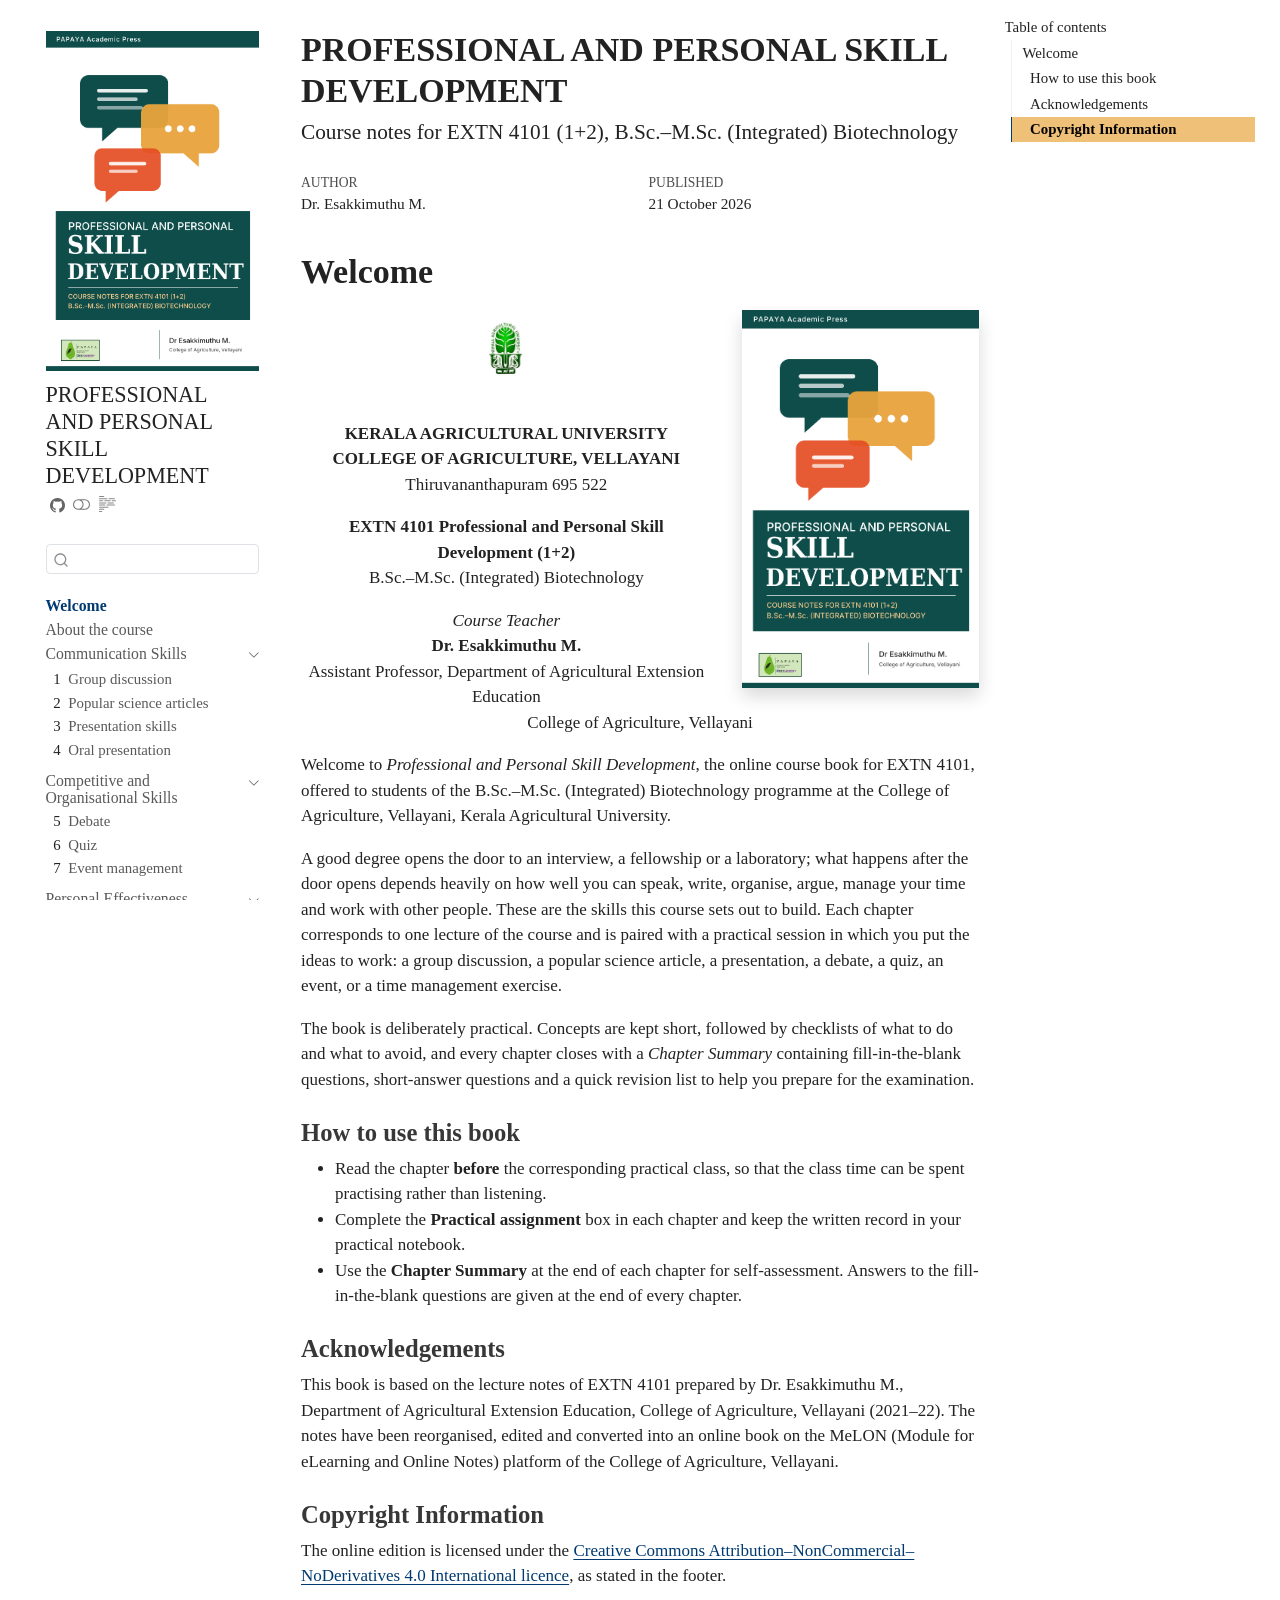
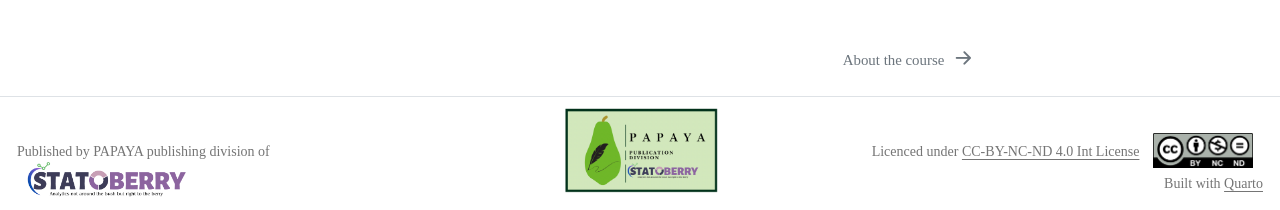
==== docs/index.html @ 4ef64e7d "EXTN 4101 course book: initial Quarto conversion of lecture notes Co-Authored-By: Claude Opus 5.5 <n" ====
<!DOCTYPE html>
<html xmlns="http://www.w3.org/1999/xhtml" lang="en" xml:lang="en"><head>

<meta charset="utf-8">
<meta name="generator" content="quarto-1.7.32">

<meta name="viewport" content="width=device-width, initial-scale=1.0, user-scalable=yes">

<meta name="author" content="Dr.&nbsp;Esakkimuthu M.">
<meta name="dcterms.date" content="2026-10-21">

<title>PROFESSIONAL AND PERSONAL SKILL DEVELOPMENT</title>
<style>
code{white-space: pre-wrap;}
span.smallcaps{font-variant: small-caps;}
div.columns{display: flex; gap: min(4vw, 1.5em);}
div.column{flex: auto; overflow-x: auto;}
div.hanging-indent{margin-left: 1.5em; text-indent: -1.5em;}
ul.task-list{list-style: none;}
ul.task-list li input[type="checkbox"] {
  width: 0.8em;
  margin: 0 0.8em 0.2em -1em; /* quarto-specific, see https://github.com/quarto-dev/quarto-cli/issues/4556 */ 
  vertical-align: middle;
}
</style>


<script src="site_libs/quarto-nav/quarto-nav.js"></script>
<script src="site_libs/quarto-nav/headroom.min.js"></script>
<script src="site_libs/clipboard/clipboard.min.js"></script>
<script src="site_libs/quarto-search/autocomplete.umd.js"></script>
<script src="site_libs/quarto-search/fuse.min.js"></script>
<script src="site_libs/quarto-search/quarto-search.js"></script>
<meta name="quarto:offset" content="./">
<link href="./preface.html" rel="next">
<link href="./images/cover.png" rel="icon" type="image/png">
<script src="site_libs/quarto-html/quarto.js" type="module"></script>
<script src="site_libs/quarto-html/tabsets/tabsets.js" type="module"></script>
<script src="site_libs/quarto-html/popper.min.js"></script>
<script src="site_libs/quarto-html/tippy.umd.min.js"></script>
<script src="site_libs/quarto-html/anchor.min.js"></script>
<link href="site_libs/quarto-html/tippy.css" rel="stylesheet">
<link href="site_libs/quarto-html/quarto-syntax-highlighting-37eea08aefeeee20ff55810ff984fec1.css" rel="stylesheet" class="quarto-color-scheme" id="quarto-text-highlighting-styles">
<link href="site_libs/quarto-html/quarto-syntax-highlighting-dark-2fef5ea3f8957b3e4ecc936fc74692ca.css" rel="stylesheet" class="quarto-color-scheme quarto-color-alternate" id="quarto-text-highlighting-styles">
<link href="site_libs/quarto-html/quarto-syntax-highlighting-37eea08aefeeee20ff55810ff984fec1.css" rel="stylesheet" class="quarto-color-scheme-extra" id="quarto-text-highlighting-styles">
<script src="site_libs/bootstrap/bootstrap.min.js"></script>
<link href="site_libs/bootstrap/bootstrap-icons.css" rel="stylesheet">
<link href="site_libs/bootstrap/bootstrap-cb0d5af2a838cd19040b4c044133203b.min.css" rel="stylesheet" append-hash="true" class="quarto-color-scheme" id="quarto-bootstrap" data-mode="light">
<link href="site_libs/bootstrap/bootstrap-dark-4c9ee8c67426dfd466dc9f1043465b7a.min.css" rel="stylesheet" append-hash="true" class="quarto-color-scheme quarto-color-alternate" id="quarto-bootstrap" data-mode="dark">
<link href="site_libs/bootstrap/bootstrap-cb0d5af2a838cd19040b4c044133203b.min.css" rel="stylesheet" append-hash="true" class="quarto-color-scheme-extra" id="quarto-bootstrap" data-mode="light">
<script id="quarto-search-options" type="application/json">{
  "location": "sidebar",
  "copy-button": false,
  "collapse-after": 3,
  "panel-placement": "start",
  "type": "textbox",
  "limit": 50,
  "keyboard-shortcut": [
    "f",
    "/",
    "s"
  ],
  "show-item-context": false,
  "language": {
    "search-no-results-text": "No results",
    "search-matching-documents-text": "matching documents",
    "search-copy-link-title": "Copy link to search",
    "search-hide-matches-text": "Hide additional matches",
    "search-more-match-text": "more match in this document",
    "search-more-matches-text": "more matches in this document",
    "search-clear-button-title": "Clear",
    "search-text-placeholder": "",
    "search-detached-cancel-button-title": "Cancel",
    "search-submit-button-title": "Submit",
    "search-label": "Search"
  }
}</script>
<style>
/* Natural column widths for short data tables; retain local mobile scrolling. */
main table.compact-data-table {
  width: auto;
  min-width: 0;
  max-width: 100%;
  margin-inline: auto;
  table-layout: auto;
}
main table.compact-data-table th,
main table.compact-data-table td {
  padding: 0.4em 1em;
  vertical-align: middle;
  overflow-wrap: normal;
  word-break: normal;
}
</style>
<script>
// kable HTML cells retain $...$ delimiters; Pandoc's normal prose uses \(...\).
// Support both without changing the table data, markup, or print rendering.
window.MathJax = {
  tex: {
    inlineMath: { "[+]": [["$", "$"]] },
    processEscapes: true
  }
};
</script>


<meta property="og:title" content="PROFESSIONAL AND PERSONAL SKILL DEVELOPMENT">
<meta property="og:description" content="Course notes for EXTN 4101 (1+2), B.Sc.–M.Sc. (Integrated) Biotechnology">
<meta property="og:image" content="https://kaumelon.github.io/extn4101/images/cover.png">
<meta property="og:site_name" content="PROFESSIONAL AND PERSONAL SKILL DEVELOPMENT">
<meta property="og:image:alt" content="Professional and Personal Skill Development">
<meta property="og:image:height" content="2000">
<meta property="og:image:width" content="1254">
<meta name="twitter:title" content="PROFESSIONAL AND PERSONAL SKILL DEVELOPMENT">
<meta name="twitter:description" content="Course notes for EXTN 4101 (1+2), B.Sc.–M.Sc. (Integrated) Biotechnology">
<meta name="twitter:image" content="https://kaumelon.github.io/extn4101/images/cover.png">
<meta name="twitter:image:alt" content="Professional and Personal Skill Development">
<meta name="twitter:card" content="summary_large_image">
<meta name="twitter:image-height" content="2000">
<meta name="twitter:image-width" content="1254">
</head>

<body class="nav-sidebar floating quarto-light"><script id="quarto-html-before-body" type="application/javascript">
    const toggleBodyColorMode = (bsSheetEl) => {
      const mode = bsSheetEl.getAttribute("data-mode");
      const bodyEl = window.document.querySelector("body");
      if (mode === "dark") {
        bodyEl.classList.add("quarto-dark");
        bodyEl.classList.remove("quarto-light");
      } else {
        bodyEl.classList.add("quarto-light");
        bodyEl.classList.remove("quarto-dark");
      }
    }
    const toggleBodyColorPrimary = () => {
      const bsSheetEl = window.document.querySelector("link#quarto-bootstrap:not([rel=disabled-stylesheet])");
      if (bsSheetEl) {
        toggleBodyColorMode(bsSheetEl);
      }
    }
    const setColorSchemeToggle = (alternate) => {
      const toggles = window.document.querySelectorAll('.quarto-color-scheme-toggle');
      for (let i=0; i < toggles.length; i++) {
        const toggle = toggles[i];
        if (toggle) {
          if (alternate) {
            toggle.classList.add("alternate");
          } else {
            toggle.classList.remove("alternate");
          }
        }
      }
    };
    const toggleColorMode = (alternate) => {
      // Switch the stylesheets
      const primaryStylesheets = window.document.querySelectorAll('link.quarto-color-scheme:not(.quarto-color-alternate)');
      const alternateStylesheets = window.document.querySelectorAll('link.quarto-color-scheme.quarto-color-alternate');
      manageTransitions('#quarto-margin-sidebar .nav-link', false);
      if (alternate) {
        // note: dark is layered on light, we don't disable primary!
        enableStylesheet(alternateStylesheets);
        for (const sheetNode of alternateStylesheets) {
          if (sheetNode.id === "quarto-bootstrap") {
            toggleBodyColorMode(sheetNode);
          }
        }
      } else {
        disableStylesheet(alternateStylesheets);
        enableStylesheet(primaryStylesheets)
        toggleBodyColorPrimary();
      }
      manageTransitions('#quarto-margin-sidebar .nav-link', true);
      // Switch the toggles
      setColorSchemeToggle(alternate)
      // Hack to workaround the fact that safari doesn't
      // properly recolor the scrollbar when toggling (#1455)
      if (navigator.userAgent.indexOf('Safari') > 0 && navigator.userAgent.indexOf('Chrome') == -1) {
        manageTransitions("body", false);
        window.scrollTo(0, 1);
        setTimeout(() => {
          window.scrollTo(0, 0);
          manageTransitions("body", true);
        }, 40);
      }
    }
    const disableStylesheet = (stylesheets) => {
      for (let i=0; i < stylesheets.length; i++) {
        const stylesheet = stylesheets[i];
        stylesheet.rel = 'disabled-stylesheet';
      }
    }
    const enableStylesheet = (stylesheets) => {
      for (let i=0; i < stylesheets.length; i++) {
        const stylesheet = stylesheets[i];
        if(stylesheet.rel !== 'stylesheet') { // for Chrome, which will still FOUC without this check
          stylesheet.rel = 'stylesheet';
        }
      }
    }
    const manageTransitions = (selector, allowTransitions) => {
      const els = window.document.querySelectorAll(selector);
      for (let i=0; i < els.length; i++) {
        const el = els[i];
        if (allowTransitions) {
          el.classList.remove('notransition');
        } else {
          el.classList.add('notransition');
        }
      }
    }
    const isFileUrl = () => {
      return window.location.protocol === 'file:';
    }
    const hasAlternateSentinel = () => {
      let styleSentinel = getColorSchemeSentinel();
      if (styleSentinel !== null) {
        return styleSentinel === "alternate";
      } else {
        return false;
      }
    }
    const setStyleSentinel = (alternate) => {
      const value = alternate ? "alternate" : "default";
      if (!isFileUrl()) {
        window.localStorage.setItem("quarto-color-scheme", value);
      } else {
        localAlternateSentinel = value;
      }
    }
    const getColorSchemeSentinel = () => {
      if (!isFileUrl()) {
        const storageValue = window.localStorage.getItem("quarto-color-scheme");
        return storageValue != null ? storageValue : localAlternateSentinel;
      } else {
        return localAlternateSentinel;
      }
    }
    const toggleGiscusIfUsed = (isAlternate, darkModeDefault) => {
      const baseTheme = document.querySelector('#giscus-base-theme')?.value ?? 'light';
      const alternateTheme = document.querySelector('#giscus-alt-theme')?.value ?? 'dark';
      let newTheme = '';
      if(authorPrefersDark) {
        newTheme = isAlternate ? baseTheme : alternateTheme;
      } else {
        newTheme = isAlternate ? alternateTheme : baseTheme;
      }
      const changeGiscusTheme = () => {
        // From: https://github.com/giscus/giscus/issues/336
        const sendMessage = (message) => {
          const iframe = document.querySelector('iframe.giscus-frame');
          if (!iframe) return;
          iframe.contentWindow.postMessage({ giscus: message }, 'https://giscus.app');
        }
        sendMessage({
          setConfig: {
            theme: newTheme
          }
        });
      }
      const isGiscussLoaded = window.document.querySelector('iframe.giscus-frame') !== null;
      if (isGiscussLoaded) {
        changeGiscusTheme();
      }
    };
    const authorPrefersDark = false;
    const darkModeDefault = authorPrefersDark;
      document.querySelector('link#quarto-text-highlighting-styles.quarto-color-scheme-extra').rel = 'disabled-stylesheet';
      document.querySelector('link#quarto-bootstrap.quarto-color-scheme-extra').rel = 'disabled-stylesheet';
    let localAlternateSentinel = darkModeDefault ? 'alternate' : 'default';
    // Dark / light mode switch
    window.quartoToggleColorScheme = () => {
      // Read the current dark / light value
      let toAlternate = !hasAlternateSentinel();
      toggleColorMode(toAlternate);
      setStyleSentinel(toAlternate);
      toggleGiscusIfUsed(toAlternate, darkModeDefault);
      window.dispatchEvent(new Event('resize'));
    };
    // Switch to dark mode if need be
    if (hasAlternateSentinel()) {
      toggleColorMode(true);
    } else {
      toggleColorMode(false);
    }
  </script>

<div id="quarto-search-results"></div>
  <header id="quarto-header" class="headroom fixed-top">
  <nav class="quarto-secondary-nav">
    <div class="container-fluid d-flex">
      <button type="button" class="quarto-btn-toggle btn" data-bs-toggle="collapse" role="button" data-bs-target=".quarto-sidebar-collapse-item" aria-controls="quarto-sidebar" aria-expanded="false" aria-label="Toggle sidebar navigation" onclick="if (window.quartoToggleHeadroom) { window.quartoToggleHeadroom(); }">
        <i class="bi bi-layout-text-sidebar-reverse"></i>
      </button>
        <nav class="quarto-page-breadcrumbs" aria-label="breadcrumb"><ol class="breadcrumb"><li class="breadcrumb-item"><a href="./index.html">Welcome</a></li></ol></nav>
        <a class="flex-grow-1" role="navigation" data-bs-toggle="collapse" data-bs-target=".quarto-sidebar-collapse-item" aria-controls="quarto-sidebar" aria-expanded="false" aria-label="Toggle sidebar navigation" onclick="if (window.quartoToggleHeadroom) { window.quartoToggleHeadroom(); }">      
        </a>
      <button type="button" class="btn quarto-search-button" aria-label="Search" onclick="window.quartoOpenSearch();">
        <i class="bi bi-search"></i>
      </button>
    </div>
  </nav>
</header>
<!-- content -->
<div id="quarto-content" class="quarto-container page-columns page-rows-contents page-layout-article">
<!-- sidebar -->
  <nav id="quarto-sidebar" class="sidebar collapse collapse-horizontal quarto-sidebar-collapse-item sidebar-navigation floating overflow-auto">
    <div class="pt-lg-2 mt-2 text-left sidebar-header sidebar-header-stacked">
      <a href="./index.html" class="sidebar-logo-link">
      <img src="./images/cover.png" alt="" class="sidebar-logo py-0 d-lg-inline d-none">
      </a>
    <div class="sidebar-title mb-0 py-0">
      <a href="./">PROFESSIONAL AND PERSONAL SKILL DEVELOPMENT</a> 
        <div class="sidebar-tools-main tools-wide">
    <a href="https://github.com/KAUMELON/extn4101" title="Source Code" class="quarto-navigation-tool px-1" aria-label="Source Code"><i class="bi bi-github"></i></a>
  <a href="" class="quarto-color-scheme-toggle quarto-navigation-tool  px-1" onclick="window.quartoToggleColorScheme(); return false;" title="Toggle dark mode"><i class="bi"></i></a>
  <a href="" class="quarto-reader-toggle quarto-navigation-tool px-1" onclick="window.quartoToggleReader(); return false;" title="Toggle reader mode">
  <div class="quarto-reader-toggle-btn">
  <i class="bi"></i>
  </div>
</a>
</div>
    </div>
      </div>
        <div class="mt-2 flex-shrink-0 align-items-center">
        <div class="sidebar-search">
        <div id="quarto-search" class="" title="Search"></div>
        </div>
        </div>
    <div class="sidebar-menu-container"> 
    <ul class="list-unstyled mt-1">
        <li class="sidebar-item">
  <div class="sidebar-item-container"> 
  <a href="./index.html" class="sidebar-item-text sidebar-link active">
 <span class="menu-text">Welcome</span></a>
  </div>
</li>
        <li class="sidebar-item">
  <div class="sidebar-item-container"> 
  <a href="./preface.html" class="sidebar-item-text sidebar-link">
 <span class="menu-text">About the course</span></a>
  </div>
</li>
        <li class="sidebar-item sidebar-item-section">
      <div class="sidebar-item-container"> 
            <a class="sidebar-item-text sidebar-link text-start" data-bs-toggle="collapse" data-bs-target="#quarto-sidebar-section-1" role="navigation" aria-expanded="true">
 <span class="menu-text">Communication Skills</span></a>
          <a class="sidebar-item-toggle text-start" data-bs-toggle="collapse" data-bs-target="#quarto-sidebar-section-1" role="navigation" aria-expanded="true" aria-label="Toggle section">
            <i class="bi bi-chevron-right ms-2"></i>
          </a> 
      </div>
      <ul id="quarto-sidebar-section-1" class="collapse list-unstyled sidebar-section depth1 show">  
          <li class="sidebar-item">
  <div class="sidebar-item-container"> 
  <a href="./groupDiscussion.html" class="sidebar-item-text sidebar-link">
 <span class="menu-text"><span class="chapter-number">1</span>&nbsp; <span class="chapter-title">Group discussion</span></span></a>
  </div>
</li>
          <li class="sidebar-item">
  <div class="sidebar-item-container"> 
  <a href="./popularScience.html" class="sidebar-item-text sidebar-link">
 <span class="menu-text"><span class="chapter-number">2</span>&nbsp; <span class="chapter-title">Popular science articles</span></span></a>
  </div>
</li>
          <li class="sidebar-item">
  <div class="sidebar-item-container"> 
  <a href="./presentationSkills.html" class="sidebar-item-text sidebar-link">
 <span class="menu-text"><span class="chapter-number">3</span>&nbsp; <span class="chapter-title">Presentation skills</span></span></a>
  </div>
</li>
          <li class="sidebar-item">
  <div class="sidebar-item-container"> 
  <a href="./oralPresentation.html" class="sidebar-item-text sidebar-link">
 <span class="menu-text"><span class="chapter-number">4</span>&nbsp; <span class="chapter-title">Oral presentation</span></span></a>
  </div>
</li>
      </ul>
  </li>
        <li class="sidebar-item sidebar-item-section">
      <div class="sidebar-item-container"> 
            <a class="sidebar-item-text sidebar-link text-start" data-bs-toggle="collapse" data-bs-target="#quarto-sidebar-section-2" role="navigation" aria-expanded="true">
 <span class="menu-text">Competitive and Organisational Skills</span></a>
          <a class="sidebar-item-toggle text-start" data-bs-toggle="collapse" data-bs-target="#quarto-sidebar-section-2" role="navigation" aria-expanded="true" aria-label="Toggle section">
            <i class="bi bi-chevron-right ms-2"></i>
          </a> 
      </div>
      <ul id="quarto-sidebar-section-2" class="collapse list-unstyled sidebar-section depth1 show">  
          <li class="sidebar-item">
  <div class="sidebar-item-container"> 
  <a href="./debate.html" class="sidebar-item-text sidebar-link">
 <span class="menu-text"><span class="chapter-number">5</span>&nbsp; <span class="chapter-title">Debate</span></span></a>
  </div>
</li>
          <li class="sidebar-item">
  <div class="sidebar-item-container"> 
  <a href="./quiz.html" class="sidebar-item-text sidebar-link">
 <span class="menu-text"><span class="chapter-number">6</span>&nbsp; <span class="chapter-title">Quiz</span></span></a>
  </div>
</li>
          <li class="sidebar-item">
  <div class="sidebar-item-container"> 
  <a href="./eventManagement.html" class="sidebar-item-text sidebar-link">
 <span class="menu-text"><span class="chapter-number">7</span>&nbsp; <span class="chapter-title">Event management</span></span></a>
  </div>
</li>
      </ul>
  </li>
        <li class="sidebar-item sidebar-item-section">
      <div class="sidebar-item-container"> 
            <a class="sidebar-item-text sidebar-link text-start" data-bs-toggle="collapse" data-bs-target="#quarto-sidebar-section-3" role="navigation" aria-expanded="true">
 <span class="menu-text">Personal Effectiveness</span></a>
          <a class="sidebar-item-toggle text-start" data-bs-toggle="collapse" data-bs-target="#quarto-sidebar-section-3" role="navigation" aria-expanded="true" aria-label="Toggle section">
            <i class="bi bi-chevron-right ms-2"></i>
          </a> 
      </div>
      <ul id="quarto-sidebar-section-3" class="collapse list-unstyled sidebar-section depth1 show">  
          <li class="sidebar-item">
  <div class="sidebar-item-container"> 
  <a href="./timeManagement.html" class="sidebar-item-text sidebar-link">
 <span class="menu-text"><span class="chapter-number">8</span>&nbsp; <span class="chapter-title">Time management</span></span></a>
  </div>
</li>
          <li class="sidebar-item">
  <div class="sidebar-item-container"> 
  <a href="./leadershipMotivation.html" class="sidebar-item-text sidebar-link">
 <span class="menu-text"><span class="chapter-number">9</span>&nbsp; <span class="chapter-title">Leadership and motivation</span></span></a>
  </div>
</li>
      </ul>
  </li>
        <li class="sidebar-item sidebar-item-section">
      <div class="sidebar-item-container"> 
            <a class="sidebar-item-text sidebar-link text-start" data-bs-toggle="collapse" data-bs-target="#quarto-sidebar-section-4" role="navigation" aria-expanded="true">
 <span class="menu-text">Appendices</span></a>
          <a class="sidebar-item-toggle text-start" data-bs-toggle="collapse" data-bs-target="#quarto-sidebar-section-4" role="navigation" aria-expanded="true" aria-label="Toggle section">
            <i class="bi bi-chevron-right ms-2"></i>
          </a> 
      </div>
      <ul id="quarto-sidebar-section-4" class="collapse list-unstyled sidebar-section depth1 show">  
          <li class="sidebar-item">
  <div class="sidebar-item-container"> 
  <a href="./references.html" class="sidebar-item-text sidebar-link">
 <span class="menu-text">References</span></a>
  </div>
</li>
      </ul>
  </li>
    </ul>
    </div>
</nav>
<div id="quarto-sidebar-glass" class="quarto-sidebar-collapse-item" data-bs-toggle="collapse" data-bs-target=".quarto-sidebar-collapse-item"></div>
<!-- margin-sidebar -->
    <div id="quarto-margin-sidebar" class="sidebar margin-sidebar">
        <nav id="TOC" role="doc-toc" class="toc-active">
    <h2 id="toc-title">Table of contents</h2>
   
  <ul>
  <li><a href="#welcome" id="toc-welcome" class="nav-link active" data-scroll-target="#welcome">Welcome</a>
  <ul class="collapse">
  <li><a href="#how-to-use-this-book" id="toc-how-to-use-this-book" class="nav-link" data-scroll-target="#how-to-use-this-book">How to use this book</a></li>
  <li><a href="#acknowledgements" id="toc-acknowledgements" class="nav-link" data-scroll-target="#acknowledgements">Acknowledgements</a></li>
  <li><a href="#copyright-information" id="toc-copyright-information" class="nav-link" data-scroll-target="#copyright-information">Copyright Information</a></li>
  </ul></li>
  </ul>
</nav>
    </div>
<!-- main -->
<main class="content" id="quarto-document-content">


<header id="title-block-header" class="quarto-title-block default">
<div class="quarto-title">
<h1 class="title">PROFESSIONAL AND PERSONAL SKILL DEVELOPMENT</h1>
<p class="subtitle lead">Course notes for EXTN 4101 (1+2), B.Sc.–M.Sc. (Integrated) Biotechnology</p>
</div>



<div class="quarto-title-meta">

    <div>
    <div class="quarto-title-meta-heading">Author</div>
    <div class="quarto-title-meta-contents">
             <p>Dr.&nbsp;Esakkimuthu M. </p>
          </div>
  </div>
    
    <div>
    <div class="quarto-title-meta-heading">Published</div>
    <div class="quarto-title-meta-contents">
      <p class="date">21 October 2026</p>
    </div>
  </div>
  
    
  </div>
  


</header>



<section id="welcome" class="level1 unnumbered">
<h1 class="unnumbered">Welcome</h1><p><img src="images/cover.png" title="PROFESSIONAL AND PERSONAL SKILL DEVELOPMENT" class="quarto-cover-image nolightbox img-fluid"></p>
<div class="quarto-figure quarto-figure-center">
<figure class="figure">
<p><img src="images/kaulogo.png" class="img-fluid quarto-figure quarto-figure-center figure-img" alt="Kerala Agricultural University logo" width="110"></p>
</figure>
</div>
<div style="text-align:center">
<p><strong>KERALA AGRICULTURAL UNIVERSITY</strong><br>
<strong>COLLEGE OF AGRICULTURE, VELLAYANI</strong><br>
Thiruvananthapuram 695 522</p>
<p><strong>EXTN 4101 Professional and Personal Skill Development (1+2)</strong><br>
B.Sc.–M.Sc. (Integrated) Biotechnology</p>
<p><em>Course Teacher</em><br>
<strong>Dr.&nbsp;Esakkimuthu M.</strong><br>
Assistant Professor, Department of Agricultural Extension Education<br>
College of Agriculture, Vellayani</p>
</div>
<p>Welcome to <em>Professional and Personal Skill Development</em>, the online course book for EXTN 4101, offered to students of the B.Sc.–M.Sc. (Integrated) Biotechnology programme at the College of Agriculture, Vellayani, Kerala Agricultural University.</p>
<p>A good degree opens the door to an interview, a fellowship or a laboratory; what happens after the door opens depends heavily on how well you can speak, write, organise, argue, manage your time and work with other people. These are the skills this course sets out to build. Each chapter corresponds to one lecture of the course and is paired with a practical session in which you put the ideas to work: a group discussion, a popular science article, a presentation, a debate, a quiz, an event, or a time management exercise.</p>
<p>The book is deliberately practical. Concepts are kept short, followed by checklists of what to do and what to avoid, and every chapter closes with a <em>Chapter Summary</em> containing fill-in-the-blank questions, short-answer questions and a quick revision list to help you prepare for the examination.</p>
<section id="how-to-use-this-book" class="level3 unnumbered">
<h3 class="unnumbered anchored" data-anchor-id="how-to-use-this-book">How to use this book</h3>
<ul>
<li>Read the chapter <strong>before</strong> the corresponding practical class, so that the class time can be spent practising rather than listening.</li>
<li>Complete the <strong>Practical assignment</strong> box in each chapter and keep the written record in your practical notebook.</li>
<li>Use the <strong>Chapter Summary</strong> at the end of each chapter for self-assessment. Answers to the fill-in-the-blank questions are given at the end of every chapter.</li>
</ul>
</section>
<section id="acknowledgements" class="level3 unnumbered">
<h3 class="unnumbered anchored" data-anchor-id="acknowledgements">Acknowledgements</h3>
<p>This book is based on the lecture notes of EXTN 4101 prepared by Dr.&nbsp;Esakkimuthu M., Department of Agricultural Extension Education, College of Agriculture, Vellayani (2021–22). The notes have been reorganised, edited and converted into an online book on the MeLON (Module for eLearning and Online Notes) platform of the College of Agriculture, Vellayani.</p>
</section>
<section id="copyright-information" class="level3 unnumbered">
<h3 class="unnumbered anchored" data-anchor-id="copyright-information">Copyright Information</h3>
<p>The online edition is licensed under the <a href="https://creativecommons.org/licenses/by-nc-nd/4.0/">Creative Commons Attribution–NonCommercial–NoDerivatives 4.0 International licence</a>, as stated in the footer.</p>


</section>
</section>

</main> <!-- /main -->
<script id="quarto-html-after-body" type="application/javascript">
  window.document.addEventListener("DOMContentLoaded", function (event) {
    // Ensure there is a toggle, if there isn't float one in the top right
    if (window.document.querySelector('.quarto-color-scheme-toggle') === null) {
      const a = window.document.createElement('a');
      a.classList.add('top-right');
      a.classList.add('quarto-color-scheme-toggle');
      a.href = "";
      a.onclick = function() { try { window.quartoToggleColorScheme(); } catch {} return false; };
      const i = window.document.createElement("i");
      i.classList.add('bi');
      a.appendChild(i);
      window.document.body.appendChild(a);
    }
    setColorSchemeToggle(hasAlternateSentinel())
    const icon = "";
    const anchorJS = new window.AnchorJS();
    anchorJS.options = {
      placement: 'right',
      icon: icon
    };
    anchorJS.add('.anchored');
    const isCodeAnnotation = (el) => {
      for (const clz of el.classList) {
        if (clz.startsWith('code-annotation-')) {                     
          return true;
        }
      }
      return false;
    }
    const onCopySuccess = function(e) {
      // button target
      const button = e.trigger;
      // don't keep focus
      button.blur();
      // flash "checked"
      button.classList.add('code-copy-button-checked');
      var currentTitle = button.getAttribute("title");
      button.setAttribute("title", "Copied!");
      let tooltip;
      if (window.bootstrap) {
        button.setAttribute("data-bs-toggle", "tooltip");
        button.setAttribute("data-bs-placement", "left");
        button.setAttribute("data-bs-title", "Copied!");
        tooltip = new bootstrap.Tooltip(button, 
          { trigger: "manual", 
            customClass: "code-copy-button-tooltip",
            offset: [0, -8]});
        tooltip.show();    
      }
      setTimeout(function() {
        if (tooltip) {
          tooltip.hide();
          button.removeAttribute("data-bs-title");
          button.removeAttribute("data-bs-toggle");
          button.removeAttribute("data-bs-placement");
        }
        button.setAttribute("title", currentTitle);
        button.classList.remove('code-copy-button-checked');
      }, 1000);
      // clear code selection
      e.clearSelection();
    }
    const getTextToCopy = function(trigger) {
        const codeEl = trigger.previousElementSibling.cloneNode(true);
        for (const childEl of codeEl.children) {
          if (isCodeAnnotation(childEl)) {
            childEl.remove();
          }
        }
        return codeEl.innerText;
    }
    const clipboard = new window.ClipboardJS('.code-copy-button:not([data-in-quarto-modal])', {
      text: getTextToCopy
    });
    clipboard.on('success', onCopySuccess);
    if (window.document.getElementById('quarto-embedded-source-code-modal')) {
      const clipboardModal = new window.ClipboardJS('.code-copy-button[data-in-quarto-modal]', {
        text: getTextToCopy,
        container: window.document.getElementById('quarto-embedded-source-code-modal')
      });
      clipboardModal.on('success', onCopySuccess);
    }
      var localhostRegex = new RegExp(/^(?:http|https):\/\/localhost\:?[0-9]*\//);
      var mailtoRegex = new RegExp(/^mailto:/);
        var filterRegex = new RegExp("https:\/\/kaumelon\.github\.io\/extn4101\/");
      var isInternal = (href) => {
          return filterRegex.test(href) || localhostRegex.test(href) || mailtoRegex.test(href);
      }
      // Inspect non-navigation links and adorn them if external
     var links = window.document.querySelectorAll('a[href]:not(.nav-link):not(.navbar-brand):not(.toc-action):not(.sidebar-link):not(.sidebar-item-toggle):not(.pagination-link):not(.no-external):not([aria-hidden]):not(.dropdown-item):not(.quarto-navigation-tool):not(.about-link)');
      for (var i=0; i<links.length; i++) {
        const link = links[i];
        if (!isInternal(link.href)) {
          // undo the damage that might have been done by quarto-nav.js in the case of
          // links that we want to consider external
          if (link.dataset.originalHref !== undefined) {
            link.href = link.dataset.originalHref;
          }
        }
      }
    function tippyHover(el, contentFn, onTriggerFn, onUntriggerFn) {
      const config = {
        allowHTML: true,
        maxWidth: 500,
        delay: 100,
        arrow: false,
        appendTo: function(el) {
            return el.parentElement;
        },
        interactive: true,
        interactiveBorder: 10,
        theme: 'quarto',
        placement: 'bottom-start',
      };
      if (contentFn) {
        config.content = contentFn;
      }
      if (onTriggerFn) {
        config.onTrigger = onTriggerFn;
      }
      if (onUntriggerFn) {
        config.onUntrigger = onUntriggerFn;
      }
      window.tippy(el, config); 
    }
    const noterefs = window.document.querySelectorAll('a[role="doc-noteref"]');
    for (var i=0; i<noterefs.length; i++) {
      const ref = noterefs[i];
      tippyHover(ref, function() {
        // use id or data attribute instead here
        let href = ref.getAttribute('data-footnote-href') || ref.getAttribute('href');
        try { href = new URL(href).hash; } catch {}
        const id = href.replace(/^#\/?/, "");
        const note = window.document.getElementById(id);
        if (note) {
          return note.innerHTML;
        } else {
          return "";
        }
      });
    }
    const xrefs = window.document.querySelectorAll('a.quarto-xref');
    const processXRef = (id, note) => {
      // Strip column container classes
      const stripColumnClz = (el) => {
        el.classList.remove("page-full", "page-columns");
        if (el.children) {
          for (const child of el.children) {
            stripColumnClz(child);
          }
        }
      }
      stripColumnClz(note)
      if (id === null || id.startsWith('sec-')) {
        // Special case sections, only their first couple elements
        const container = document.createElement("div");
        if (note.children && note.children.length > 2) {
          container.appendChild(note.children[0].cloneNode(true));
          for (let i = 1; i < note.children.length; i++) {
            const child = note.children[i];
            if (child.tagName === "P" && child.innerText === "") {
              continue;
            } else {
              container.appendChild(child.cloneNode(true));
              break;
            }
          }
          if (window.Quarto?.typesetMath) {
            window.Quarto.typesetMath(container);
          }
          return container.innerHTML
        } else {
          if (window.Quarto?.typesetMath) {
            window.Quarto.typesetMath(note);
          }
          return note.innerHTML;
        }
      } else {
        // Remove any anchor links if they are present
        const anchorLink = note.querySelector('a.anchorjs-link');
        if (anchorLink) {
          anchorLink.remove();
        }
        if (window.Quarto?.typesetMath) {
          window.Quarto.typesetMath(note);
        }
        if (note.classList.contains("callout")) {
          return note.outerHTML;
        } else {
          return note.innerHTML;
        }
      }
    }
    for (var i=0; i<xrefs.length; i++) {
      const xref = xrefs[i];
      tippyHover(xref, undefined, function(instance) {
        instance.disable();
        let url = xref.getAttribute('href');
        let hash = undefined; 
        if (url.startsWith('#')) {
          hash = url;
        } else {
          try { hash = new URL(url).hash; } catch {}
        }
        if (hash) {
          const id = hash.replace(/^#\/?/, "");
          const note = window.document.getElementById(id);
          if (note !== null) {
            try {
              const html = processXRef(id, note.cloneNode(true));
              instance.setContent(html);
            } finally {
              instance.enable();
              instance.show();
            }
          } else {
            // See if we can fetch this
            fetch(url.split('#')[0])
            .then(res => res.text())
            .then(html => {
              const parser = new DOMParser();
              const htmlDoc = parser.parseFromString(html, "text/html");
              const note = htmlDoc.getElementById(id);
              if (note !== null) {
                const html = processXRef(id, note);
                instance.setContent(html);
              } 
            }).finally(() => {
              instance.enable();
              instance.show();
            });
          }
        } else {
          // See if we can fetch a full url (with no hash to target)
          // This is a special case and we should probably do some content thinning / targeting
          fetch(url)
          .then(res => res.text())
          .then(html => {
            const parser = new DOMParser();
            const htmlDoc = parser.parseFromString(html, "text/html");
            const note = htmlDoc.querySelector('main.content');
            if (note !== null) {
              // This should only happen for chapter cross references
              // (since there is no id in the URL)
              // remove the first header
              if (note.children.length > 0 && note.children[0].tagName === "HEADER") {
                note.children[0].remove();
              }
              const html = processXRef(null, note);
              instance.setContent(html);
            } 
          }).finally(() => {
            instance.enable();
            instance.show();
          });
        }
      }, function(instance) {
      });
    }
        let selectedAnnoteEl;
        const selectorForAnnotation = ( cell, annotation) => {
          let cellAttr = 'data-code-cell="' + cell + '"';
          let lineAttr = 'data-code-annotation="' +  annotation + '"';
          const selector = 'span[' + cellAttr + '][' + lineAttr + ']';
          return selector;
        }
        const selectCodeLines = (annoteEl) => {
          const doc = window.document;
          const targetCell = annoteEl.getAttribute("data-target-cell");
          const targetAnnotation = annoteEl.getAttribute("data-target-annotation");
          const annoteSpan = window.document.querySelector(selectorForAnnotation(targetCell, targetAnnotation));
          const lines = annoteSpan.getAttribute("data-code-lines").split(",");
          const lineIds = lines.map((line) => {
            return targetCell + "-" + line;
          })
          let top = null;
          let height = null;
          let parent = null;
          if (lineIds.length > 0) {
              //compute the position of the single el (top and bottom and make a div)
              const el = window.document.getElementById(lineIds[0]);
              top = el.offsetTop;
              height = el.offsetHeight;
              parent = el.parentElement.parentElement;
            if (lineIds.length > 1) {
              const lastEl = window.document.getElementById(lineIds[lineIds.length - 1]);
              const bottom = lastEl.offsetTop + lastEl.offsetHeight;
              height = bottom - top;
            }
            if (top !== null && height !== null && parent !== null) {
              // cook up a div (if necessary) and position it 
              let div = window.document.getElementById("code-annotation-line-highlight");
              if (div === null) {
                div = window.document.createElement("div");
                div.setAttribute("id", "code-annotation-line-highlight");
                div.style.position = 'absolute';
                parent.appendChild(div);
              }
              div.style.top = top - 2 + "px";
              div.style.height = height + 4 + "px";
              div.style.left = 0;
              let gutterDiv = window.document.getElementById("code-annotation-line-highlight-gutter");
              if (gutterDiv === null) {
                gutterDiv = window.document.createElement("div");
                gutterDiv.setAttribute("id", "code-annotation-line-highlight-gutter");
                gutterDiv.style.position = 'absolute';
                const codeCell = window.document.getElementById(targetCell);
                const gutter = codeCell.querySelector('.code-annotation-gutter');
                gutter.appendChild(gutterDiv);
              }
              gutterDiv.style.top = top - 2 + "px";
              gutterDiv.style.height = height + 4 + "px";
            }
            selectedAnnoteEl = annoteEl;
          }
        };
        const unselectCodeLines = () => {
          const elementsIds = ["code-annotation-line-highlight", "code-annotation-line-highlight-gutter"];
          elementsIds.forEach((elId) => {
            const div = window.document.getElementById(elId);
            if (div) {
              div.remove();
            }
          });
          selectedAnnoteEl = undefined;
        };
          // Handle positioning of the toggle
      window.addEventListener(
        "resize",
        throttle(() => {
          elRect = undefined;
          if (selectedAnnoteEl) {
            selectCodeLines(selectedAnnoteEl);
          }
        }, 10)
      );
      function throttle(fn, ms) {
      let throttle = false;
      let timer;
        return (...args) => {
          if(!throttle) { // first call gets through
              fn.apply(this, args);
              throttle = true;
          } else { // all the others get throttled
              if(timer) clearTimeout(timer); // cancel #2
              timer = setTimeout(() => {
                fn.apply(this, args);
                timer = throttle = false;
              }, ms);
          }
        };
      }
        // Attach click handler to the DT
        const annoteDls = window.document.querySelectorAll('dt[data-target-cell]');
        for (const annoteDlNode of annoteDls) {
          annoteDlNode.addEventListener('click', (event) => {
            const clickedEl = event.target;
            if (clickedEl !== selectedAnnoteEl) {
              unselectCodeLines();
              const activeEl = window.document.querySelector('dt[data-target-cell].code-annotation-active');
              if (activeEl) {
                activeEl.classList.remove('code-annotation-active');
              }
              selectCodeLines(clickedEl);
              clickedEl.classList.add('code-annotation-active');
            } else {
              // Unselect the line
              unselectCodeLines();
              clickedEl.classList.remove('code-annotation-active');
            }
          });
        }
    const findCites = (el) => {
      const parentEl = el.parentElement;
      if (parentEl) {
        const cites = parentEl.dataset.cites;
        if (cites) {
          return {
            el,
            cites: cites.split(' ')
          };
        } else {
          return findCites(el.parentElement)
        }
      } else {
        return undefined;
      }
    };
    var bibliorefs = window.document.querySelectorAll('a[role="doc-biblioref"]');
    for (var i=0; i<bibliorefs.length; i++) {
      const ref = bibliorefs[i];
      const citeInfo = findCites(ref);
      if (citeInfo) {
        tippyHover(citeInfo.el, function() {
          var popup = window.document.createElement('div');
          citeInfo.cites.forEach(function(cite) {
            var citeDiv = window.document.createElement('div');
            citeDiv.classList.add('hanging-indent');
            citeDiv.classList.add('csl-entry');
            var biblioDiv = window.document.getElementById('ref-' + cite);
            if (biblioDiv) {
              citeDiv.innerHTML = biblioDiv.innerHTML;
            }
            popup.appendChild(citeDiv);
          });
          return popup.innerHTML;
        });
      }
    }
  });
  </script>
<nav class="page-navigation">
  <div class="nav-page nav-page-previous">
  </div>
  <div class="nav-page nav-page-next">
      <a href="./preface.html" class="pagination-link" aria-label="About the course">
        <span class="nav-page-text">About the course</span> <i class="bi bi-arrow-right-short"></i>
      </a>
  </div>
</nav>
</div> <!-- /content -->
<footer class="footer">
  <div class="nav-footer">
    <div class="nav-footer-left">
<p>Published by PAPAYA publishing division of <a href="https://www.statoberry.com/papaya"><img src="./images/statoberry.png" class="img-fluid" style="width: auto; height: 35px; padding-left: 10px; padding-right: 10px; margin-bottom:5px;"></a></p>
</div>   
    <div class="nav-footer-center">
<p><a href="https://www.statoberry.com/papaya"><img src="./images/papayalogo.png" class="img-fluid" style="width: auto; height: 90px; padding-left: 10px; padding-right: 10px; margin-bottom:5px;"></a></p>
</div>
    <div class="nav-footer-right">
<p>Licenced under <a href="https://creativecommons.org/licenses/by-nc-nd/4.0/">CC-BY-NC-ND 4.0 Int License</a> <a href="http://creativecommons.org/licenses/by-nc-nd/4.0/"><img src="./images/cclogo.png" class="img-fluid" style="width: auto; height: 35px; padding-left: 10px; padding-right: 10px; margin-bottom:5px;"></a> Built with <a href="https://quarto.org/">Quarto</a></p>
</div>
  </div>
</footer>




</body></html>
---- docs/site_libs/quarto-html/tippy.css ----
.tippy-box[data-animation=fade][data-state=hidden]{opacity:0}[data-tippy-root]{max-width:calc(100vw - 10px)}.tippy-box{position:relative;background-color:#333;color:#fff;border-radius:4px;font-size:14px;line-height:1.4;white-space:normal;outline:0;transition-property:transform,visibility,opacity}.tippy-box[data-placement^=top]>.tippy-arrow{bottom:0}.tippy-box[data-placement^=top]>.tippy-arrow:before{bottom:-7px;left:0;border-width:8px 8px 0;border-top-color:initial;transform-origin:center top}.tippy-box[data-placement^=bottom]>.tippy-arrow{top:0}.tippy-box[data-placement^=bottom]>.tippy-arrow:before{top:-7px;left:0;border-width:0 8px 8px;border-bottom-color:initial;transform-origin:center bottom}.tippy-box[data-placement^=left]>.tippy-arrow{right:0}.tippy-box[data-placement^=left]>.tippy-arrow:before{border-width:8px 0 8px 8px;border-left-color:initial;right:-7px;transform-origin:center left}.tippy-box[data-placement^=right]>.tippy-arrow{left:0}.tippy-box[data-placement^=right]>.tippy-arrow:before{left:-7px;border-width:8px 8px 8px 0;border-right-color:initial;transform-origin:center right}.tippy-box[data-inertia][data-state=visible]{transition-timing-function:cubic-bezier(.54,1.5,.38,1.11)}.tippy-arrow{width:16px;height:16px;color:#333}.tippy-arrow:before{content:"";position:absolute;border-color:transparent;border-style:solid}.tippy-content{position:relative;padding:5px 9px;z-index:1}
---- docs/site_libs/quarto-html/quarto-syntax-highlighting-37eea08aefeeee20ff55810ff984fec1.css ----
/* quarto syntax highlight colors */
:root {
  --quarto-hl-ot-color: #003B4F;
  --quarto-hl-at-color: #657422;
  --quarto-hl-ss-color: #20794D;
  --quarto-hl-an-color: #5E5E5E;
  --quarto-hl-fu-color: #4758AB;
  --quarto-hl-st-color: #20794D;
  --quarto-hl-cf-color: #003B4F;
  --quarto-hl-op-color: #5E5E5E;
  --quarto-hl-er-color: #AD0000;
  --quarto-hl-bn-color: #AD0000;
  --quarto-hl-al-color: #AD0000;
  --quarto-hl-va-color: #111111;
  --quarto-hl-bu-color: inherit;
  --quarto-hl-ex-color: inherit;
  --quarto-hl-pp-color: #AD0000;
  --quarto-hl-in-color: #5E5E5E;
  --quarto-hl-vs-color: #20794D;
  --quarto-hl-wa-color: #5E5E5E;
  --quarto-hl-do-color: #5E5E5E;
  --quarto-hl-im-color: #00769E;
  --quarto-hl-ch-color: #20794D;
  --quarto-hl-dt-color: #AD0000;
  --quarto-hl-fl-color: #AD0000;
  --quarto-hl-co-color: #5E5E5E;
  --quarto-hl-cv-color: #5E5E5E;
  --quarto-hl-cn-color: #8f5902;
  --quarto-hl-sc-color: #5E5E5E;
  --quarto-hl-dv-color: #AD0000;
  --quarto-hl-kw-color: #003B4F;
}

/* other quarto variables */
:root {
  --quarto-font-monospace: SFMono-Regular, Menlo, Monaco, Consolas, "Liberation Mono", "Courier New", monospace;
}

/* syntax highlight based on Pandoc's rules */
pre > code.sourceCode > span {
  color: #003B4F;
}

code.sourceCode > span {
  color: #003B4F;
}

div.sourceCode,
div.sourceCode pre.sourceCode {
  color: #003B4F;
}

/* Normal */
code span {
  color: #003B4F;
}

/* Alert */
code span.al {
  color: #AD0000;
  font-style: inherit;
}

/* Annotation */
code span.an {
  color: #5E5E5E;
  font-style: inherit;
}

/* Attribute */
code span.at {
  color: #657422;
  font-style: inherit;
}

/* BaseN */
code span.bn {
  color: #AD0000;
  font-style: inherit;
}

/* BuiltIn */
code span.bu {
  font-style: inherit;
}

/* ControlFlow */
code span.cf {
  color: #003B4F;
  font-weight: bold;
  font-style: inherit;
}

/* Char */
code span.ch {
  color: #20794D;
  font-style: inherit;
}

/* Constant */
code span.cn {
  color: #8f5902;
  font-style: inherit;
}

/* Comment */
code span.co {
  color: #5E5E5E;
  font-style: inherit;
}

/* CommentVar */
code span.cv {
  color: #5E5E5E;
  font-style: italic;
}

/* Documentation */
code span.do {
  color: #5E5E5E;
  font-style: italic;
}

/* DataType */
code span.dt {
  color: #AD0000;
  font-style: inherit;
}

/* DecVal */
code span.dv {
  color: #AD0000;
  font-style: inherit;
}

/* Error */
code span.er {
  color: #AD0000;
  font-style: inherit;
}

/* Extension */
code span.ex {
  font-style: inherit;
}

/* Float */
code span.fl {
  color: #AD0000;
  font-style: inherit;
}

/* Function */
code span.fu {
  color: #4758AB;
  font-style: inherit;
}

/* Import */
code span.im {
  color: #00769E;
  font-style: inherit;
}

/* Information */
code span.in {
  color: #5E5E5E;
  font-style: inherit;
}

/* Keyword */
code span.kw {
  color: #003B4F;
  font-weight: bold;
  font-style: inherit;
}

/* Operator */
code span.op {
  color: #5E5E5E;
  font-style: inherit;
}

/* Other */
code span.ot {
  color: #003B4F;
  font-style: inherit;
}

/* Preprocessor */
code span.pp {
  color: #AD0000;
  font-style: inherit;
}

/* SpecialChar */
code span.sc {
  color: #5E5E5E;
  font-style: inherit;
}

/* SpecialString */
code span.ss {
  color: #20794D;
  font-style: inherit;
}

/* String */
code span.st {
  color: #20794D;
  font-style: inherit;
}

/* Variable */
code span.va {
  color: #111111;
  font-style: inherit;
}

/* VerbatimString */
code span.vs {
  color: #20794D;
  font-style: inherit;
}

/* Warning */
code span.wa {
  color: #5E5E5E;
  font-style: italic;
}

.prevent-inlining {
  content: "</";
}

/*# sourceMappingURL=27d3d809615f7771493d095567f04340.css.map */
---- docs/site_libs/quarto-html/quarto-syntax-highlighting-dark-2fef5ea3f8957b3e4ecc936fc74692ca.css ----
/* quarto syntax highlight colors */
:root {
  --quarto-hl-al-color: #f07178;
  --quarto-hl-an-color: #d4d0ab;
  --quarto-hl-at-color: #00e0e0;
  --quarto-hl-bn-color: #d4d0ab;
  --quarto-hl-bu-color: #abe338;
  --quarto-hl-ch-color: #abe338;
  --quarto-hl-co-color: #f8f8f2;
  --quarto-hl-cv-color: #ffd700;
  --quarto-hl-cn-color: #ffd700;
  --quarto-hl-cf-color: #ffa07a;
  --quarto-hl-dt-color: #ffa07a;
  --quarto-hl-dv-color: #d4d0ab;
  --quarto-hl-do-color: #f8f8f2;
  --quarto-hl-er-color: #f07178;
  --quarto-hl-ex-color: #00e0e0;
  --quarto-hl-fl-color: #d4d0ab;
  --quarto-hl-fu-color: #ffa07a;
  --quarto-hl-im-color: #abe338;
  --quarto-hl-in-color: #d4d0ab;
  --quarto-hl-kw-color: #ffa07a;
  --quarto-hl-op-color: #ffa07a;
  --quarto-hl-ot-color: #00e0e0;
  --quarto-hl-pp-color: #dcc6e0;
  --quarto-hl-re-color: #00e0e0;
  --quarto-hl-sc-color: #abe338;
  --quarto-hl-ss-color: #abe338;
  --quarto-hl-st-color: #abe338;
  --quarto-hl-va-color: #00e0e0;
  --quarto-hl-vs-color: #abe338;
  --quarto-hl-wa-color: #dcc6e0;
}

/* other quarto variables */
:root {
  --quarto-font-monospace: SFMono-Regular, Menlo, Monaco, Consolas, "Liberation Mono", "Courier New", monospace;
}

/* syntax highlight based on Pandoc's rules */
pre > code.sourceCode > span {
  color: #f8f8f2;
}

code.sourceCode > span {
  color: #f8f8f2;
}

div.sourceCode,
div.sourceCode pre.sourceCode {
  color: #f8f8f2;
}

/* Normal */
code span {
  color: #f8f8f2;
}

/* Alert */
code span.al {
  color: #f07178;
}

/* Annotation */
code span.an {
  color: #d4d0ab;
}

/* Attribute */
code span.at {
  color: #00e0e0;
}

/* BaseN */
code span.bn {
  color: #d4d0ab;
}

/* BuiltIn */
code span.bu {
  color: #abe338;
}

/* ControlFlow */
code span.cf {
  font-weight: bold;
  color: #ffa07a;
}

/* Char */
code span.ch {
  color: #abe338;
}

/* Constant */
code span.cn {
  color: #ffd700;
}

/* Comment */
code span.co {
  font-style: italic;
  color: #f8f8f2;
}

/* CommentVar */
code span.cv {
  color: #ffd700;
}

/* Documentation */
code span.do {
  color: #f8f8f2;
}

/* DataType */
code span.dt {
  color: #ffa07a;
}

/* DecVal */
code span.dv {
  color: #d4d0ab;
}

/* Error */
code span.er {
  color: #f07178;
  text-decoration: underline;
}

/* Extension */
code span.ex {
  font-weight: bold;
  color: #00e0e0;
}

/* Float */
code span.fl {
  color: #d4d0ab;
}

/* Function */
code span.fu {
  color: #ffa07a;
}

/* Import */
code span.im {
  color: #abe338;
}

/* Information */
code span.in {
  color: #d4d0ab;
}

/* Keyword */
code span.kw {
  font-weight: bold;
  color: #ffa07a;
}

/* Operator */
code span.op {
  color: #ffa07a;
}

/* Other */
code span.ot {
  color: #00e0e0;
}

/* Preprocessor */
code span.pp {
  color: #dcc6e0;
}

/* RegionMarker */
code span.re {
  background-color: #f8f8f2;
  color: #00e0e0;
}

/* SpecialChar */
code span.sc {
  color: #abe338;
}

/* SpecialString */
code span.ss {
  color: #abe338;
}

/* String */
code span.st {
  color: #abe338;
}

/* Variable */
code span.va {
  color: #00e0e0;
}

/* VerbatimString */
code span.vs {
  color: #abe338;
}

/* Warning */
code span.wa {
  color: #dcc6e0;
}

.prevent-inlining {
  content: "</";
}

/*# sourceMappingURL=9d1c423767af11a14e59cf8ecfea55bb.css.map */
---- docs/site_libs/quarto-html/quarto-syntax-highlighting-37eea08aefeeee20ff55810ff984fec1.css ----
/* quarto syntax highlight colors */
:root {
  --quarto-hl-ot-color: #003B4F;
  --quarto-hl-at-color: #657422;
  --quarto-hl-ss-color: #20794D;
  --quarto-hl-an-color: #5E5E5E;
  --quarto-hl-fu-color: #4758AB;
  --quarto-hl-st-color: #20794D;
  --quarto-hl-cf-color: #003B4F;
  --quarto-hl-op-color: #5E5E5E;
  --quarto-hl-er-color: #AD0000;
  --quarto-hl-bn-color: #AD0000;
  --quarto-hl-al-color: #AD0000;
  --quarto-hl-va-color: #111111;
  --quarto-hl-bu-color: inherit;
  --quarto-hl-ex-color: inherit;
  --quarto-hl-pp-color: #AD0000;
  --quarto-hl-in-color: #5E5E5E;
  --quarto-hl-vs-color: #20794D;
  --quarto-hl-wa-color: #5E5E5E;
  --quarto-hl-do-color: #5E5E5E;
  --quarto-hl-im-color: #00769E;
  --quarto-hl-ch-color: #20794D;
  --quarto-hl-dt-color: #AD0000;
  --quarto-hl-fl-color: #AD0000;
  --quarto-hl-co-color: #5E5E5E;
  --quarto-hl-cv-color: #5E5E5E;
  --quarto-hl-cn-color: #8f5902;
  --quarto-hl-sc-color: #5E5E5E;
  --quarto-hl-dv-color: #AD0000;
  --quarto-hl-kw-color: #003B4F;
}

/* other quarto variables */
:root {
  --quarto-font-monospace: SFMono-Regular, Menlo, Monaco, Consolas, "Liberation Mono", "Courier New", monospace;
}

/* syntax highlight based on Pandoc's rules */
pre > code.sourceCode > span {
  color: #003B4F;
}

code.sourceCode > span {
  color: #003B4F;
}

div.sourceCode,
div.sourceCode pre.sourceCode {
  color: #003B4F;
}

/* Normal */
code span {
  color: #003B4F;
}

/* Alert */
code span.al {
  color: #AD0000;
  font-style: inherit;
}

/* Annotation */
code span.an {
  color: #5E5E5E;
  font-style: inherit;
}

/* Attribute */
code span.at {
  color: #657422;
  font-style: inherit;
}

/* BaseN */
code span.bn {
  color: #AD0000;
  font-style: inherit;
}

/* BuiltIn */
code span.bu {
  font-style: inherit;
}

/* ControlFlow */
code span.cf {
  color: #003B4F;
  font-weight: bold;
  font-style: inherit;
}

/* Char */
code span.ch {
  color: #20794D;
  font-style: inherit;
}

/* Constant */
code span.cn {
  color: #8f5902;
  font-style: inherit;
}

/* Comment */
code span.co {
  color: #5E5E5E;
  font-style: inherit;
}

/* CommentVar */
code span.cv {
  color: #5E5E5E;
  font-style: italic;
}

/* Documentation */
code span.do {
  color: #5E5E5E;
  font-style: italic;
}

/* DataType */
code span.dt {
  color: #AD0000;
  font-style: inherit;
}

/* DecVal */
code span.dv {
  color: #AD0000;
  font-style: inherit;
}

/* Error */
code span.er {
  color: #AD0000;
  font-style: inherit;
}

/* Extension */
code span.ex {
  font-style: inherit;
}

/* Float */
code span.fl {
  color: #AD0000;
  font-style: inherit;
}

/* Function */
code span.fu {
  color: #4758AB;
  font-style: inherit;
}

/* Import */
code span.im {
  color: #00769E;
  font-style: inherit;
}

/* Information */
code span.in {
  color: #5E5E5E;
  font-style: inherit;
}

/* Keyword */
code span.kw {
  color: #003B4F;
  font-weight: bold;
  font-style: inherit;
}

/* Operator */
code span.op {
  color: #5E5E5E;
  font-style: inherit;
}

/* Other */
code span.ot {
  color: #003B4F;
  font-style: inherit;
}

/* Preprocessor */
code span.pp {
  color: #AD0000;
  font-style: inherit;
}

/* SpecialChar */
code span.sc {
  color: #5E5E5E;
  font-style: inherit;
}

/* SpecialString */
code span.ss {
  color: #20794D;
  font-style: inherit;
}

/* String */
code span.st {
  color: #20794D;
  font-style: inherit;
}

/* Variable */
code span.va {
  color: #111111;
  font-style: inherit;
}

/* VerbatimString */
code span.vs {
  color: #20794D;
  font-style: inherit;
}

/* Warning */
code span.wa {
  color: #5E5E5E;
  font-style: italic;
}

.prevent-inlining {
  content: "</";
}

/*# sourceMappingURL=27d3d809615f7771493d095567f04340.css.map */
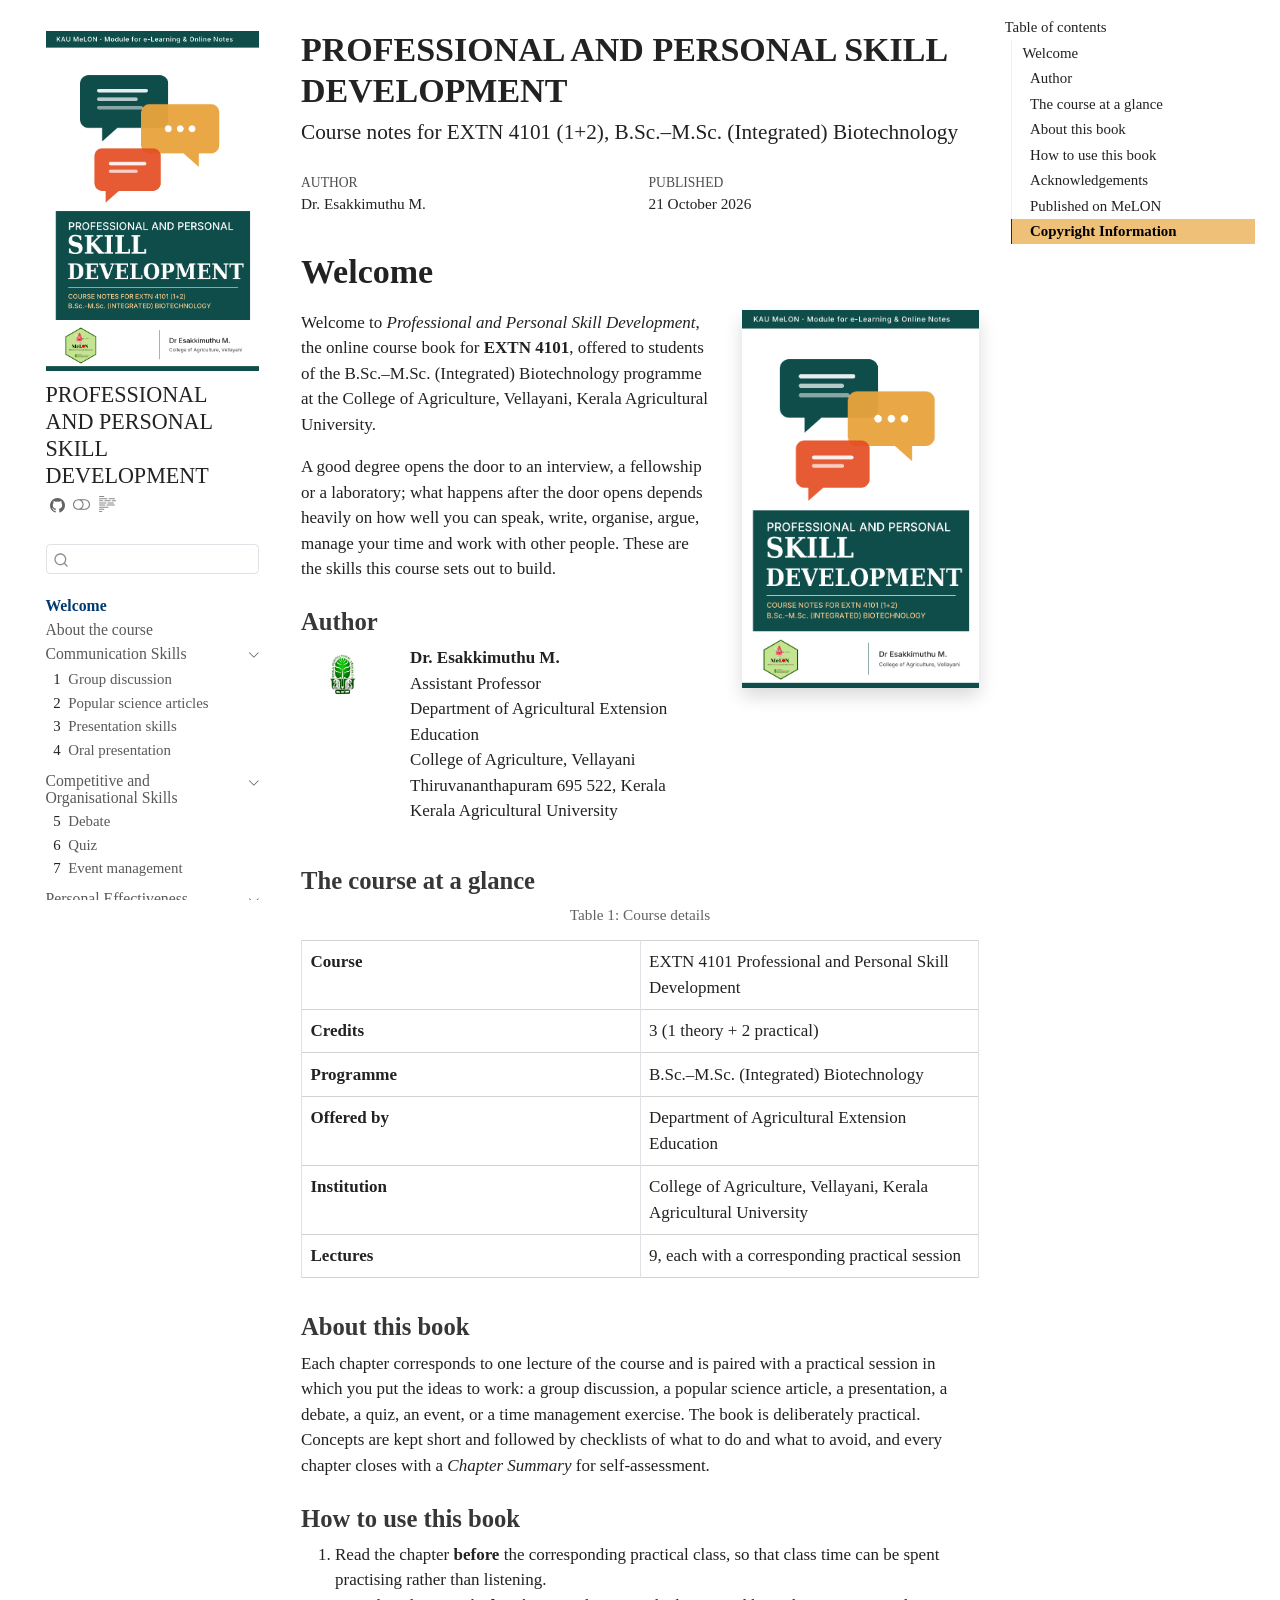
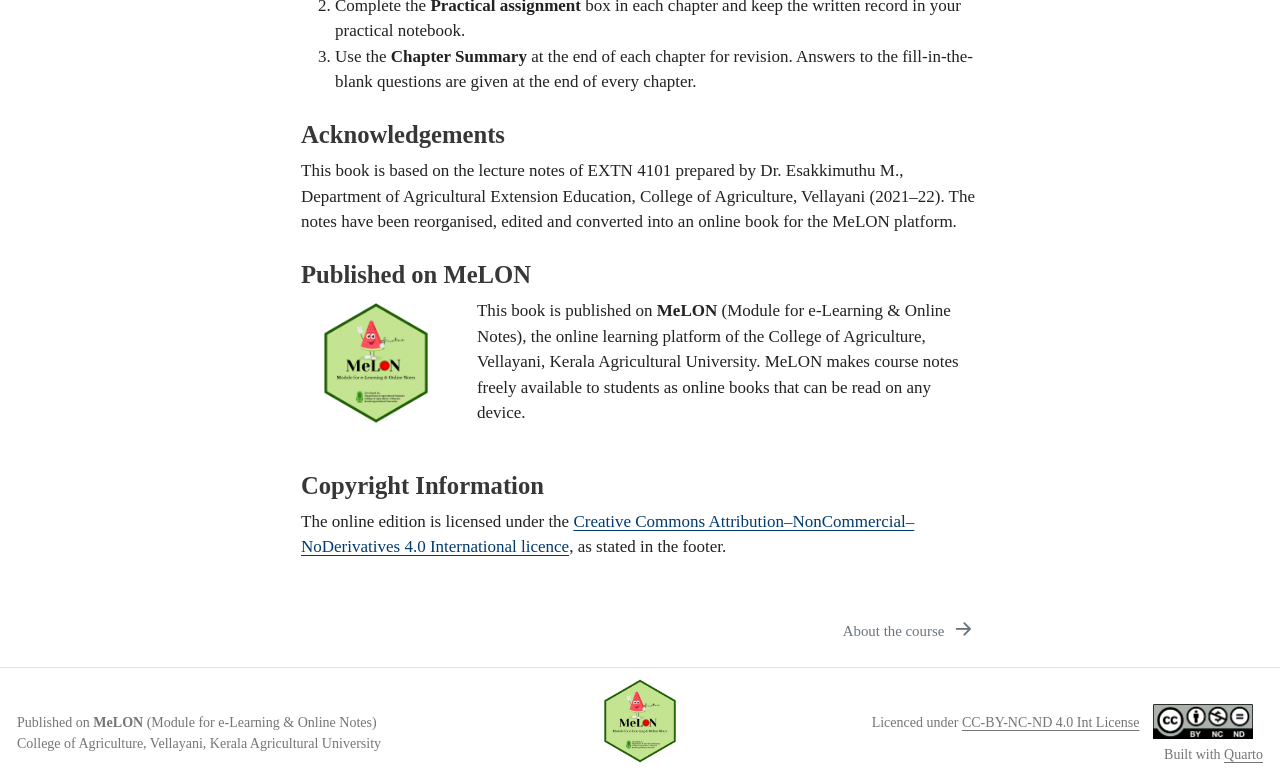
==== commit dac9b9eb: "Rebrand to KAU MeLON; reorganise Welcome page Cover band and logo, footer now credit MeLON instead o" ====
--- a/docs/index.html
+++ b/docs/index.html
@@ -456,8 +456,12 @@
   <ul>
   <li><a href="#welcome" id="toc-welcome" class="nav-link active" data-scroll-target="#welcome">Welcome</a>
   <ul class="collapse">
+  <li><a href="#author" id="toc-author" class="nav-link" data-scroll-target="#author">Author</a></li>
+  <li><a href="#the-course-at-a-glance" id="toc-the-course-at-a-glance" class="nav-link" data-scroll-target="#the-course-at-a-glance">The course at a glance</a></li>
+  <li><a href="#about-this-book" id="toc-about-this-book" class="nav-link" data-scroll-target="#about-this-book">About this book</a></li>
   <li><a href="#how-to-use-this-book" id="toc-how-to-use-this-book" class="nav-link" data-scroll-target="#how-to-use-this-book">How to use this book</a></li>
   <li><a href="#acknowledgements" id="toc-acknowledgements" class="nav-link" data-scroll-target="#acknowledgements">Acknowledgements</a></li>
+  <li><a href="#published-on-melon" id="toc-published-on-melon" class="nav-link" data-scroll-target="#published-on-melon">Published on MeLON</a></li>
   <li><a href="#copyright-information" id="toc-copyright-information" class="nav-link" data-scroll-target="#copyright-information">Copyright Information</a></li>
   </ul></li>
   </ul>
@@ -502,36 +506,94 @@
 
 <section id="welcome" class="level1 unnumbered">
 <h1 class="unnumbered">Welcome</h1><p><img src="images/cover.png" title="PROFESSIONAL AND PERSONAL SKILL DEVELOPMENT" class="quarto-cover-image nolightbox img-fluid"></p>
-<div class="quarto-figure quarto-figure-center">
-<figure class="figure">
-<p><img src="images/kaulogo.png" class="img-fluid quarto-figure quarto-figure-center figure-img" alt="Kerala Agricultural University logo" width="110"></p>
+<p>Welcome to <em>Professional and Personal Skill Development</em>, the online course book for <strong>EXTN 4101</strong>, offered to students of the B.Sc.–M.Sc. (Integrated) Biotechnology programme at the College of Agriculture, Vellayani, Kerala Agricultural University.</p>
+<p>A good degree opens the door to an interview, a fellowship or a laboratory; what happens after the door opens depends heavily on how well you can speak, write, organise, argue, manage your time and work with other people. These are the skills this course sets out to build.</p>
+<section id="author" class="level3 unnumbered">
+<h3 class="unnumbered anchored" data-anchor-id="author">Author</h3>
+<div class="grid">
+<div class="g-col-12 g-col-md-3" style="text-align:center">
+<p><img src="images/kaulogo.png" class="img-fluid" alt="Kerala Agricultural University logo" width="110"></p>
+</div>
+<div class="g-col-12 g-col-md-9">
+<p><strong>Dr.&nbsp;Esakkimuthu M.</strong><br>
+Assistant Professor<br>
+Department of Agricultural Extension Education<br>
+College of Agriculture, Vellayani<br>
+Thiruvananthapuram 695 522, Kerala<br>
+Kerala Agricultural University</p>
+</div>
+</div>
+</section>
+<section id="the-course-at-a-glance" class="level3 unnumbered">
+<h3 class="unnumbered anchored" data-anchor-id="the-course-at-a-glance">The course at a glance</h3>
+<div id="tbl-course" class="bordered quarto-float quarto-figure quarto-figure-center anchored">
+<figure class="quarto-float quarto-float-tbl figure">
+<figcaption class="quarto-float-caption-top quarto-float-caption quarto-float-tbl" id="tbl-course-caption-0ceaefa1-69ba-4598-a22c-09a6ac19f8ca">
+Table&nbsp;1: Course details
+</figcaption>
+<div aria-describedby="tbl-course-caption-0ceaefa1-69ba-4598-a22c-09a6ac19f8ca">
+<table class="table-bordered caption-top table">
+<colgroup>
+<col style="width: 50%">
+<col style="width: 50%">
+</colgroup>
+<tbody>
+<tr class="odd">
+<td style="text-align: left;"><strong>Course</strong></td>
+<td style="text-align: left;">EXTN 4101 Professional and Personal Skill Development</td>
+</tr>
+<tr class="even">
+<td style="text-align: left;"><strong>Credits</strong></td>
+<td style="text-align: left;">3 (1 theory + 2 practical)</td>
+</tr>
+<tr class="odd">
+<td style="text-align: left;"><strong>Programme</strong></td>
+<td style="text-align: left;">B.Sc.–M.Sc. (Integrated) Biotechnology</td>
+</tr>
+<tr class="even">
+<td style="text-align: left;"><strong>Offered by</strong></td>
+<td style="text-align: left;">Department of Agricultural Extension Education</td>
+</tr>
+<tr class="odd">
+<td style="text-align: left;"><strong>Institution</strong></td>
+<td style="text-align: left;">College of Agriculture, Vellayani, Kerala Agricultural University</td>
+</tr>
+<tr class="even">
+<td style="text-align: left;"><strong>Lectures</strong></td>
+<td style="text-align: left;">9, each with a corresponding practical session</td>
+</tr>
+</tbody>
+</table>
+</div>
 </figure>
 </div>
-<div style="text-align:center">
-<p><strong>KERALA AGRICULTURAL UNIVERSITY</strong><br>
-<strong>COLLEGE OF AGRICULTURE, VELLAYANI</strong><br>
-Thiruvananthapuram 695 522</p>
-<p><strong>EXTN 4101 Professional and Personal Skill Development (1+2)</strong><br>
-B.Sc.–M.Sc. (Integrated) Biotechnology</p>
-<p><em>Course Teacher</em><br>
-<strong>Dr.&nbsp;Esakkimuthu M.</strong><br>
-Assistant Professor, Department of Agricultural Extension Education<br>
-College of Agriculture, Vellayani</p>
-</div>
-<p>Welcome to <em>Professional and Personal Skill Development</em>, the online course book for EXTN 4101, offered to students of the B.Sc.–M.Sc. (Integrated) Biotechnology programme at the College of Agriculture, Vellayani, Kerala Agricultural University.</p>
-<p>A good degree opens the door to an interview, a fellowship or a laboratory; what happens after the door opens depends heavily on how well you can speak, write, organise, argue, manage your time and work with other people. These are the skills this course sets out to build. Each chapter corresponds to one lecture of the course and is paired with a practical session in which you put the ideas to work: a group discussion, a popular science article, a presentation, a debate, a quiz, an event, or a time management exercise.</p>
-<p>The book is deliberately practical. Concepts are kept short, followed by checklists of what to do and what to avoid, and every chapter closes with a <em>Chapter Summary</em> containing fill-in-the-blank questions, short-answer questions and a quick revision list to help you prepare for the examination.</p>
+</section>
+<section id="about-this-book" class="level3 unnumbered">
+<h3 class="unnumbered anchored" data-anchor-id="about-this-book">About this book</h3>
+<p>Each chapter corresponds to one lecture of the course and is paired with a practical session in which you put the ideas to work: a group discussion, a popular science article, a presentation, a debate, a quiz, an event, or a time management exercise. The book is deliberately practical. Concepts are kept short and followed by checklists of what to do and what to avoid, and every chapter closes with a <em>Chapter Summary</em> for self-assessment.</p>
+</section>
 <section id="how-to-use-this-book" class="level3 unnumbered">
 <h3 class="unnumbered anchored" data-anchor-id="how-to-use-this-book">How to use this book</h3>
-<ul>
-<li>Read the chapter <strong>before</strong> the corresponding practical class, so that the class time can be spent practising rather than listening.</li>
+<ol type="1">
+<li>Read the chapter <strong>before</strong> the corresponding practical class, so that class time can be spent practising rather than listening.</li>
 <li>Complete the <strong>Practical assignment</strong> box in each chapter and keep the written record in your practical notebook.</li>
-<li>Use the <strong>Chapter Summary</strong> at the end of each chapter for self-assessment. Answers to the fill-in-the-blank questions are given at the end of every chapter.</li>
-</ul>
+<li>Use the <strong>Chapter Summary</strong> at the end of each chapter for revision. Answers to the fill-in-the-blank questions are given at the end of every chapter.</li>
+</ol>
 </section>
 <section id="acknowledgements" class="level3 unnumbered">
 <h3 class="unnumbered anchored" data-anchor-id="acknowledgements">Acknowledgements</h3>
-<p>This book is based on the lecture notes of EXTN 4101 prepared by Dr.&nbsp;Esakkimuthu M., Department of Agricultural Extension Education, College of Agriculture, Vellayani (2021–22). The notes have been reorganised, edited and converted into an online book on the MeLON (Module for eLearning and Online Notes) platform of the College of Agriculture, Vellayani.</p>
+<p>This book is based on the lecture notes of EXTN 4101 prepared by Dr.&nbsp;Esakkimuthu M., Department of Agricultural Extension Education, College of Agriculture, Vellayani (2021–22). The notes have been reorganised, edited and converted into an online book for the MeLON platform.</p>
+</section>
+<section id="published-on-melon" class="level3 unnumbered">
+<h3 class="unnumbered anchored" data-anchor-id="published-on-melon">Published on MeLON</h3>
+<div class="grid">
+<div class="g-col-12 g-col-md-3" style="text-align:center">
+<p><img src="images/melon.png" class="img-fluid" alt="MeLON logo" width="130"></p>
+</div>
+<div class="g-col-12 g-col-md-9">
+<p>This book is published on <strong>MeLON</strong> (Module for e-Learning &amp; Online Notes), the online learning platform of the College of Agriculture, Vellayani, Kerala Agricultural University. MeLON makes course notes freely available to students as online books that can be read on any device.</p>
+</div>
+</div>
 </section>
 <section id="copyright-information" class="level3 unnumbered">
 <h3 class="unnumbered anchored" data-anchor-id="copyright-information">Copyright Information</h3>
@@ -967,10 +1029,10 @@
 <footer class="footer">
   <div class="nav-footer">
     <div class="nav-footer-left">
-<p>Published by PAPAYA publishing division of <a href="https://www.statoberry.com/papaya"><img src="./images/statoberry.png" class="img-fluid" style="width: auto; height: 35px; padding-left: 10px; padding-right: 10px; margin-bottom:5px;"></a></p>
+<p>Published on <strong>MeLON</strong> (Module for e-Learning &amp; Online Notes)<br>College of Agriculture, Vellayani, Kerala Agricultural University</p>
 </div>   
     <div class="nav-footer-center">
-<p><a href="https://www.statoberry.com/papaya"><img src="./images/papayalogo.png" class="img-fluid" style="width: auto; height: 90px; padding-left: 10px; padding-right: 10px; margin-bottom:5px;"></a></p>
+<p><img src="./images/melon.png" class="img-fluid" style="width: auto; height: 90px; padding-left: 10px; padding-right: 10px; margin-bottom:5px;" alt="MeLON logo"></p>
 </div>
     <div class="nav-footer-right">
 <p>Licenced under <a href="https://creativecommons.org/licenses/by-nc-nd/4.0/">CC-BY-NC-ND 4.0 Int License</a> <a href="http://creativecommons.org/licenses/by-nc-nd/4.0/"><img src="./images/cclogo.png" class="img-fluid" style="width: auto; height: 35px; padding-left: 10px; padding-right: 10px; margin-bottom:5px;"></a> Built with <a href="https://quarto.org/">Quarto</a></p>
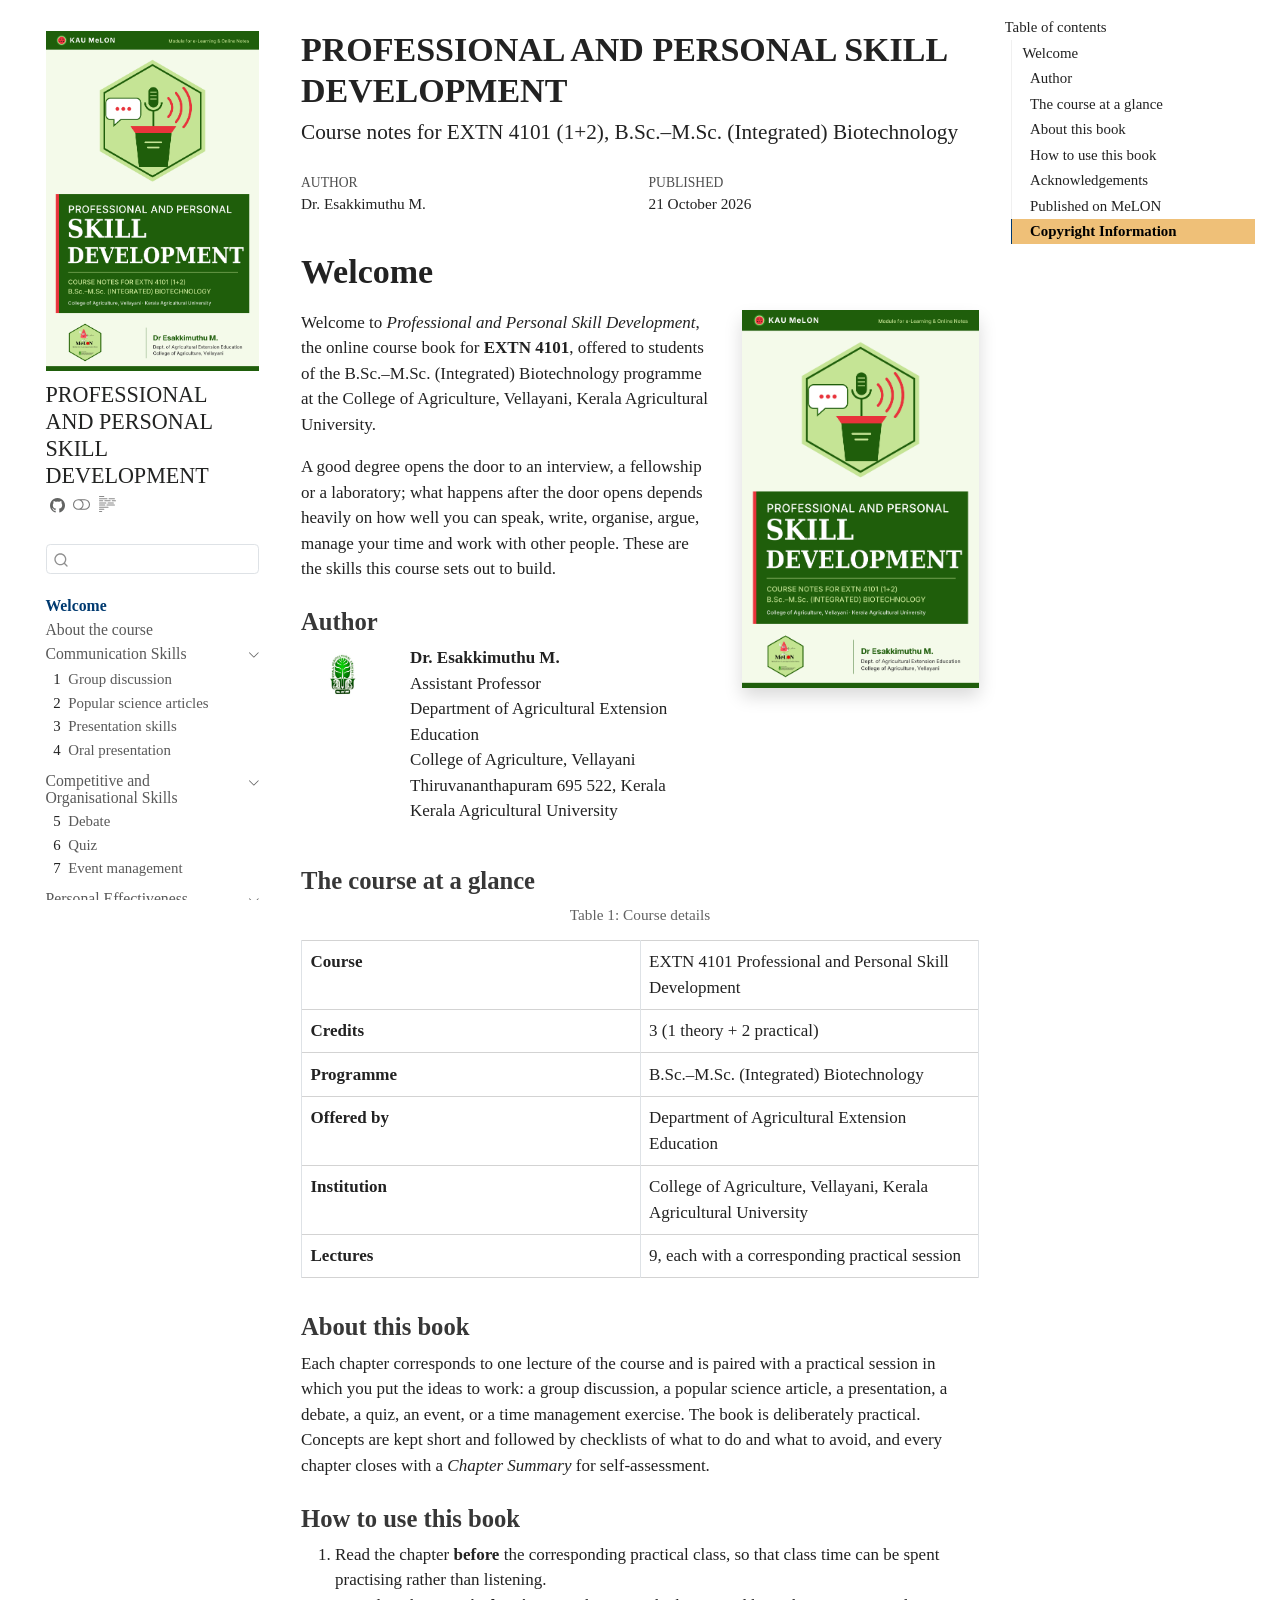
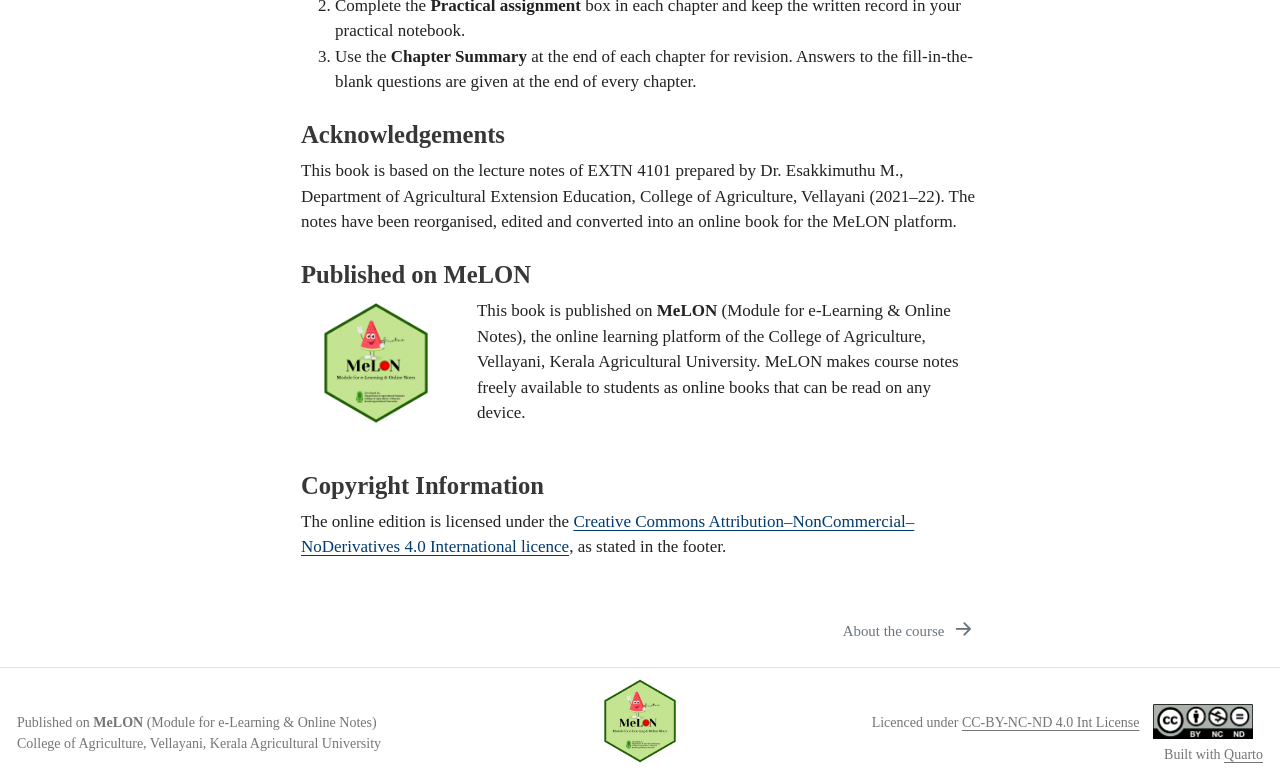
==== commit 7bbb6339: "Report book engagement to Me-LON usage metrics" ====
--- a/docs/index.html
+++ b/docs/index.html
@@ -1043,4 +1043,5 @@
 
 
 
+<script defer src="/extn4101/assets/melon-tracker.js" data-book="professional-personal-skills"></script>
 </body></html>
